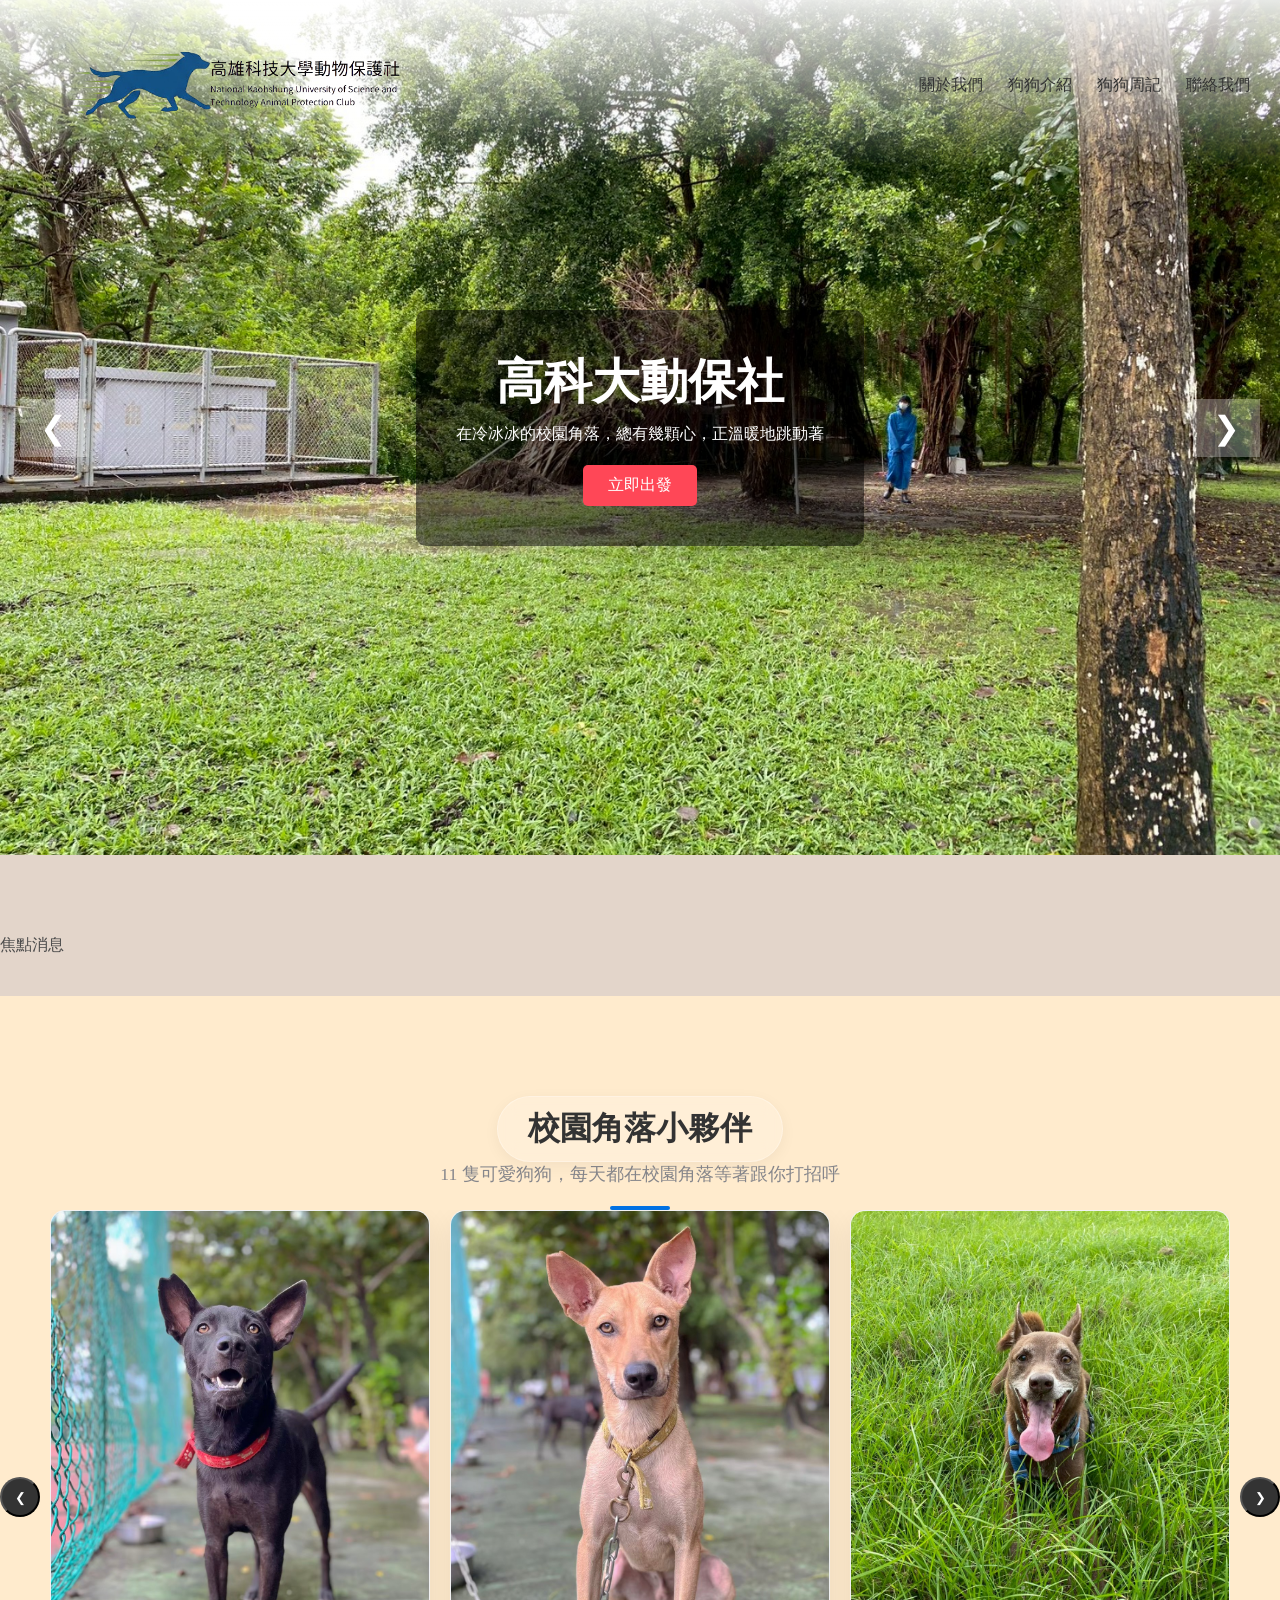
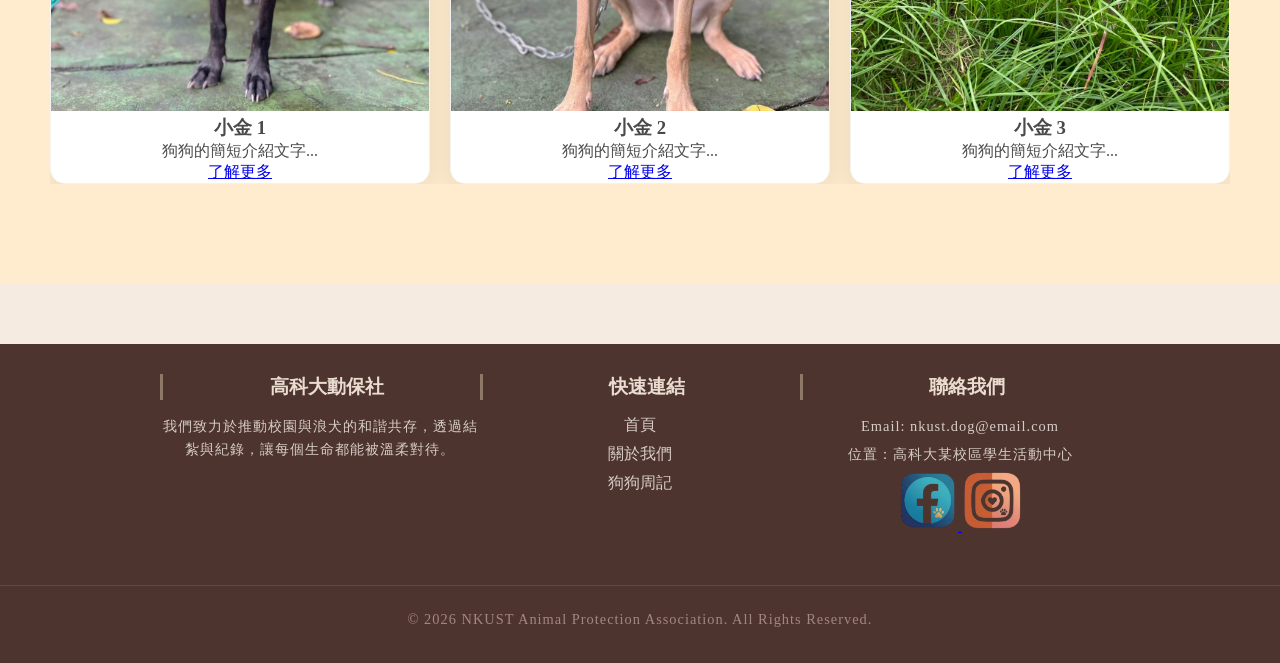
==== index.html @ bd57c58f "首頁及關於我們修改 footer修改" ====
<!DOCTYPE html>
<html lang="zh-Hant">

<head>
    <meta charset="UTF-8">
    <title>高科動保社</title>
    <meta name="viewport" content="width=device-width, initial-scale=1.0">
    <link rel="stylesheet" href="./css/style2.css">
    <link rel="stylesheet" href="./css/header.css">
    <link rel="stylesheet" href="./css/footer.css">
    <script src="./js/script2.js" defer></script>
</head>

<body>
    <header class="header">
        <nav class="header__nav">
            <div class="header__logo">
                <a class="header__logo-link" href="index.html">
                    <img class="header__logo-img" src="./image/logo4.png" alt="高科大動保社">
                </a>
            </div>
            <ul class="header__nav-list">
                <li><a class="header__nav-link" href="about.html">關於我們</a></li>
                <li><a class="header__nav-link" href="#">狗狗介紹</a></li>
                <li><a class="header__nav-link" href="#">狗狗周記</a></li>
                <li><a class="header__nav-link" href="#">聯絡我們</a></li>
            </ul>

            <!-- <div class="header__nav-cta">
                <a href="#" class="header__btn-sm">登入</a>
            </div> -->
        </nav>

    </header>

    <div class="hero-carousel">
        <div class="carousel-track" id="track">
            <div class="carousel-slide" style="background-image: url('./image/LINE_ALBUM_20260307狗狗_260307_1.jpg');">
                <div class="slide-content">
                    <h2>高科大動保社</h2>
                    <p>在冷冰冰的校園角落，總有幾顆心，正溫暖地跳動著</p>
                    <a href="#" class="banner-btn">立即出發</a>
                </div>
            </div>

            <div class="carousel-slide">
                <div class="my_video">
                    <video autoplay muted loop playsinline class="video-background">
                        <source src="./image/794544090.548707.mp4" type="video/mp4">
                        您的瀏覽器不支援影片標籤。
                    </video>
                    <div class="banner-content">
                        <h1>歡迎來到動保社</h1>
                    </div>
                </div>
            </div>

        </div>

        <button class="banner-nav-btn banner-prev" onclick="moveSlide(-1)">&#10094;</button>
        <button class="banner-nav-btn banner-next" onclick="moveSlide(1)">&#10095;</button>
    </div>

    <div style="background-color: #E3D5CA; padding: 80px 0 40px;">焦點消息</div>

    <div class="section-header">
        <h2 class="main-title">校園角落小夥伴</h2>
        <p class="sub-title">11 隻可愛狗狗，每天都在校園角落等著跟你打招呼</p>
        <div class="title-line"></div>


        <div class="dog-carousel-wrapper">
            <button class="nav-btn prev">❮</button>
            <button class="nav-btn next">❯</button>

            <div class="dog-viewport">
                <div class="dog-track">
                    <div class="dog-card">
                        <img src="./image/dog01.jpg" alt="狗1">
                        <div class="dog-info">
                            <h3>小金 1</h3>
                            <p>狗狗的簡短介紹文字...</p>
                            <a href="dog3.html" class="btn">了解更多</a>
                        </div>
                    </div>
                    <div class="dog-card">
                        <img src="./image/dog02.jpg" alt="狗2">
                        <div class="dog-info">
                            <h3>小金 2</h3>
                            <p>狗狗的簡短介紹文字...</p>
                            <a href="dog3.html" class="btn">了解更多</a>
                        </div>
                    </div>
                    <div class="dog-card">
                        <img src="./image/dog03.jpg" alt="狗3">
                        <div class="dog-info">
                            <h3>小金 3</h3>
                            <p>狗狗的簡短介紹文字...</p>
                            <a href="dog3.html" class="btn">了解更多</a>
                        </div>
                    </div>
                    <div class="dog-card">
                        <img src="./image/dog04.jpg" alt="狗4">
                        <div class="dog-info">
                            <h3>小金 4</h3>
                            <p>狗狗的簡短介紹文字...</p>
                            <a href="dog4.html" class="btn">了解更多</a>
                        </div>
                    </div>
                    <div class="dog-card">
                        <img src="./image/dog05.jpg" alt="狗5">
                        <div class="dog-info">
                            <h3>小金 5</h3>
                            <p>狗狗的簡短介紹文字...</p>
                            <a href="dog5.html" class="btn">了解更多</a>
                        </div>
                    </div>

                </div>
            </div>
        </div>

    </div>

    <footer class="footer">
        <div class="footer__container">
            <div class="footer__section">
                <h3 class="footer__title">高科大動保社</h3>
                <p class="footer__text">我們致力於推動校園與浪犬的和諧共存，透過結紮與紀錄，讓每個生命都能被溫柔對待。</p>
            </div>

            <div class="footer__section">
                <h3 class="footer__title">快速連結</h3>
                <ul class="footer__links">
                    <li><a href="index.html">首頁</a></li>
                    <li><a href="about.html">關於我們</a></li>
                    <li><a href="#">狗狗周記</a></li>
                </ul>
            </div>

            <div class="footer__section">
                <h3 class="footer__title">聯絡我們</h3>
                <p class="footer__text">Email: nkust.dog@email.com</p>
                <p class="footer__text">位置：高科大某校區學生活動中心</p>
                <a href="https://www.facebook.com/nkust.apc" target="_blank" title="追蹤我們的 Facebook">
                    <img src="./image/facebook.png" alt="Facebook" class="social-icon">
                </a>
                <a href="https://www.instagram.com/nkust_first_apc" target="_blank" title="追蹤我們的 Instagram">
                    <img src="./image/instagram.png" alt="Instagram" class="social-icon">
                </a>
            </div>
        </div>

        <div class="footer__bottom">
            <p>&copy; 2026 NKUST Animal Protection Association. All Rights Reserved.</p>
        </div>
    </footer>

</body>

</html>
---- css/style2.css ----
* 選單 */

/* 導覽列整體樣式 */
html {
    background-color: #F5EBE0;
    min-height: 100%;
    width: 100%;
    overflow-x: hidden;
    
}

body{
    display: flex;
    flex-direction: column;
    min-height: 100vh;
    background-color: #F5EBE0;
    color: #4A4A4A;
}


* {
    box-sizing: border-box;
    /* 讓 padding 不會增加元素的總寬度 */
    margin: 0;
    /* 強制所有元素預設 margin 為 0 */
    padding: 0;
    /* 強制所有元素預設 padding 為 0 */
}



/* 橫幅 */

.hero-carousel {
    display: block;
    position: relative;
    width: 100%;
    margin: 0;
    padding: 0;
    height: 100%;
    /* 設定大圖高度 */
    overflow: hidden;
}

.carousel-track {
    display: flex;
    margin: 0;
    padding: 0;
    height: 100%;
    transition: transform 0.5s ease-in-out;
}

/* 個別 Slide 設定 */
.carousel-slide {
    min-width: 100%;
    margin: 0;
    padding: 0;
    height: 95vh;
    background-size: cover;
    /* 圖片填滿 */
    background-position: center;
    /* 圖片居中 */
    display: flex;
    align-items: center;
    /* 文字垂直置中 */
    justify-content: center;
    /* 文字水平置中 */
}

/* 文字內容區塊 */
.slide-content {
    background: rgba(0, 0, 0, 0.5);
    /* 半透明黑背景 */
    color: white;
    padding: 40px;
    text-align: center;
    border-radius: 10px;
}

.slide-content h2 {
    font-size: 3rem;
    margin-bottom: 10px;
}

.banner-btn {
    display: inline-block;
    margin-top: 20px;
    padding: 10px 25px;
    background: #ff4757;
    color: white;
    text-decoration: none;
    border-radius: 5px;
}

/* 按鈕樣式 */
.banner-nav-btn {
    position: absolute;
    top: 50%;
    transform: translateY(-50%);
    background: rgba(255, 255, 255, 0.3);
    border: none;
    font-size: 2rem;
    padding: 10px 20px;
    cursor: pointer;
    color: white;
    transition: 0.3s;
}

.banner-nav-btn:hover {
    background: rgba(255, 255, 255, 0.8);
    color: black;
}

.banner-prev {
    left: 20px;
}

.banner-next {
    right: 20px;
}

.my_video {
    position: relative;
    width: 100%;
    height: 100vh;
    /* 滿版高度 */
    overflow: hidden;
    /* 隱藏超出範圍的影片 */
}

.video-background {
    position: absolute;
    top: 50%;
    left: 50%;
    min-width: 100%;
    min-height: 100%;
    width: auto;
    height: auto;
    z-index: -1;
    /* 確保影片在文字和選單下方 */
    transform: translate(-50%, -50%);
    /* 居中裁剪 */
    object-fit: cover;
    /* 關鍵：確保影片像 background-size: cover 一樣填滿 */
}

.banner-content {
    position: relative;
    z-index: 1;
    color: white;
    text-align: center;
    top: 50%;
    transform: translateY(-50%);
}


/* 小狗 */

.dog-card {
    /* 核心計算：(100% - 間距) / 3 隻 */
    min-width: calc((100% - 40px) / 3);
    overflow: hidden;
    text-align: center;
    /* 強制設定每張卡片佔 1/3 寬度 (扣掉間距) */
    flex: 0 0 calc((100% - 40px) / 3);
    background: white;
    border: 1px solid rgba(0, 0, 0, 0.05);
    /* 極細的邊框 */
    border-radius: 15px;
    box-shadow: 0 10px 30px rgba(0, 0, 0, 0.08);
    /* 讓陰影更柔和 */
    transition: transform 0.3s ease, box-shadow 0.3s ease;
}

.dog-card:hover {
    transform: translateY(-10px);
    box-shadow: 0 20px 40px rgba(0, 0, 0, 0.12);
    /* 懸浮時陰影加深 */
}

.dog-card img {
    width: 100%;
    height: 500px;
    object-fit: cover;
}

.dog-carousel-wrapper {
    position: relative;
    padding: 0 50px;
    /* 給按鈕留空間 */
}

.dog-viewport {
    overflow: hidden;
    /* 這是隱藏剩下 8 隻狗的關鍵 */
    width: 100%;
}

.dog-track {
    display: flex;
    transition: transform 0.5s cubic-bezier(0.45, 0, 0.55, 1);
    gap: 20px;
    /* 卡片間距 */
}

/* 讓按鈕現身 */
.nav-btn {
    position: absolute;
    top: 50%;
    transform: translateY(-50%);
    z-index: 100;
    background: #333;
    color: white;
    border-radius: 50%;
    width: 40px;
    height: 40px;
    cursor: pointer;
}

.prev {
    left: 0;
}

.next {
    right: 0;
}

.section-header {
    text-align: center;
    margin-bottom: 60px;
    /* 跟下方輪播圖保持距離 */
    background-color: blanchedalmond;
    padding: 100px 0;
    /* 淡淡的暖色調，像太陽光的感覺 */
    /* background: linear-gradient(180deg, #ffffff 0%, #fffcf5 100%); */
}

.main-title {
    display: inline-block;
    padding: 10px 30px;
    background: rgba(255, 255, 255, 0.2);
    backdrop-filter: blur(10px);
    border: 1px solid rgba(255, 255, 255, 0.3);
    border-radius: 50px;
    font-size: 2rem;
    font-weight: 800;
    color: #333;
    box-shadow: 0 4px 15px rgba(0, 0, 0, 0.05);

}

.sub-title {
    font-size: 1.1rem;
    color: #86868b;
    font-weight: 400;
}

.title-line {
    width: 60px;
    height: 4px;
    background: #0071e3;
    /* 你可以換成學校的代表色 */
    margin: 20px auto 0;
    border-radius: 2px;
}

.dog-carousel-section {
    padding: 100px 0;
    /* 淡淡的暖色調，像太陽光的感覺 */
    background: linear-gradient(180deg, #ffffff 0%, #fffcf5 100%);
}
---- css/header.css ----
.header {
    /*讓它固定在瀏覽器最上方 */
    position: fixed;
    top: 0;
    left: 0;
    right: 0;
    margin: 0;
    width: 100%;
    /*確保它疊在橫幅 (z-index要比橫幅大) */
    z-index: 9999;
    padding: 20px 0;
    /* 讓 padding 和 border 不會撐大元素的總寬度 */
    box-sizing: border-box;
    /*初始狀態：頂部白色漸層，完全透明 */
    background: linear-gradient(to bottom, rgba(255, 255, 255, 0.9) 0%, rgba(255, 255, 255, 0) 100%);
    /*設定平滑過渡 */
    transition: all 0.4s ease;
    /*初始不啟用模糊，確保效能 */
    backdrop-filter: blur(0px);
    -webkit-backdrop-filter: blur(0px);
}

.header__nav {
    width: 100%;
    max-width: 100%;
    /* margin: 0 auto; */
    display: flex;
    justify-content: space-between;
    /* 關鍵：左右推開 */
    align-items: center;
    padding: 15px 30px;
    overflow: visible !important;
    /* 預防性防止溢出 */

}

/* 因為疊在圖片上，通常選單字體會設為白色 */
.header__logo-link,
.header__nav-link {
    color: #333;
    text-decoration: none;
    font-weight: 500;
    transition: color 0.3s;
    /*text-shadow: 1px 1px 3px rgba(0,0,0,0.5);/* 防止背景太亮看不清字 */
}

/* 這是包裹 <li> 的那個 <ul> */
.header__nav-list {
    display: flex;
    /* 關鍵：啟動彈性佈局，讓子元素橫向排列 */
    list-style: none;
    /* 去掉列表前面的黑點 */
    margin: 0;
    padding: 0;
    gap: 25px;
    /* 設定選單項目之間的間距 */
}

.header__nav-cta {
    flex-shrink: 0;
    /* 確保按鈕不會因為空間不足而被擠扁或推走 */
    margin-right: 20px;
    /* 確保按鈕右邊跟螢幕邊緣有留白 */
}

/* 如果你想要更保險一點，可以確保 li 不會換行 */
.header__nav-link {
    white-space: nowrap;
}

.header__logo-img {
    /* 控制 Logo 高度，寬度會自動等比例縮放 */
    height: 100px;

    /* 確保圖片在區塊內垂直居中 */
    display: block;

    /* 增加一點平滑過渡，如果之後想做滑鼠移入效果的話 */
    transition: transform 0.3s ease;
}

/* 專業小細節：滑鼠移上去時稍微放大，增加互動感 */
.header__logo-img:hover {
    transform: scale(1.05);
}

/* 小按鈕樣式 */
.header__btn-sm {
    background-color: white;
    color: black;
    padding: 8px 20px;
    border-radius: 20px;
    text-decoration: none;
}

/* 1. 父層要設定相對定位 */
.header__dropdown {
    position: relative;
}

/* 2. 子選單初始狀態：隱藏且浮動 */
.header__submenu {
    position: absolute;
    top: 100%;
    left: 50%;
    background-color: rgba(255, 255, 255, 0.8);
    backdrop-filter: blur(10px);
    min-width: 140px;
    width: max-content;
    list-style: none;
    padding: 10px 0;
    box-shadow: 0 10px 25px rgba(0, 0, 0, 0.1);
    border-radius: 8px;

    /* 隱藏效果 */
    opacity: 0;
    visibility: hidden;
    transform: translateX(-50%) translateY(10px);
    /* 往下一點，等等做彈出動畫 */
    transition: all 0.3s ease;
    backdrop-filter: blur(10px);
    /* 同樣維持你的毛玻璃感 */
}

/* 3. 當滑鼠移入父層時，顯示子選單 */
.header__dropdown:hover .header__submenu {
    opacity: 1;
    visibility: visible;
    transform: translateX(-50%) translateY(0);
    /* 回到原位 */
}

.header__submenu::before {
    content: "";
    position: absolute;
    top: -20px;
    left: 0;
    width: 100%;
    height: 20px;
    display: block;
}

/* 4. 子選單內的連結樣式 */
.header__submenu-link {
    color: #333 !important;
    /* 強制深色，避免受導覽列白色影響 */
    padding: 10px 20px;
    display: block;
    font-size: 0.9rem;
    white-space: nowrap;
}

.header__submenu-link:hover {
    background-color: rgba(0, 0, 0, 0.05);
    color: #ff4757 !important;
}

.header__arrow {
    border: solid #333;
    border-width: 0 2px 2px 0;
    display: inline-block;
    padding: 3px;
    margin-left: 5px;
    transform: rotate(45deg);
    vertical-align: middle;
}
---- css/footer.css ----
/* 這裡幫你調整了 FB/IG 圖示的大小 */
.social-icon {
    width: 60px;      /* 從原本的 200px 改成正常的 40px */
    height: 60px;     /* 保持比例 */
    object-fit: contain;
    transition: transform 0.3s ease;
}

.social-icon:hover {
    transform: scale(1.1); /* 滑鼠移上去稍微放大，更有互動感 */
}


.footer {
    position: relative;
    bottom: 0;
    width: 100%;
    background-color: #4e342e; /* 深咖啡色，與故事書封面呼應 */
    color: #fdf2e9;            /* 米白色文字，好閱讀 */
    padding: 30px 0;
    text-align: center;
    margin-top: auto;
    margin-bottom: 0; /* 💡 確保底部沒有多餘外距 */
    font-family: 'Noto Serif TC', serif;
    box-sizing: border-box;
}

.footer__container {
    max-width: 1000px;
    margin: 0 auto;
    display: flex;
    justify-content: space-between; /* 三個區塊平均分散 */
    padding: 0 20px;
    flex-wrap: wrap;               /* 手機版會自動換行 */
}

.footer__section {
    flex: 1;
    min-width: 250px;
    margin-bottom: 20px;
}

.footer__title {
    color: #eaddd0;
    font-size: 1.2rem;
    margin-bottom: 15px;
    border-left: 3px solid #8d7b68;
    padding-left: 10px;
}

.footer__text {
    font-size: 0.9rem;
    line-height: 1.6;
    color: #d7ccc8;
}

.footer__links {
    list-style: none;
    padding: 0;
}

.footer__links li {
    margin-bottom: 8px;
}

.footer__links a {
    color: #d7ccc8;
    text-decoration: none;
    transition: color 0.3s;
}

.footer__links a:hover {
    color: #fff;
    text-decoration: underline;
}

.footer__bottom {
    text-align: center;
    border-top: 1px solid rgba(255, 255, 255, 0.1);
    margin-top: 30px;
    padding-top: 20px;
    font-size: 0.85rem;
    color: #a1887f;
}

.footer p {
    margin: 5px 0;
    font-size: 0.9rem;
    letter-spacing: 1px;
}
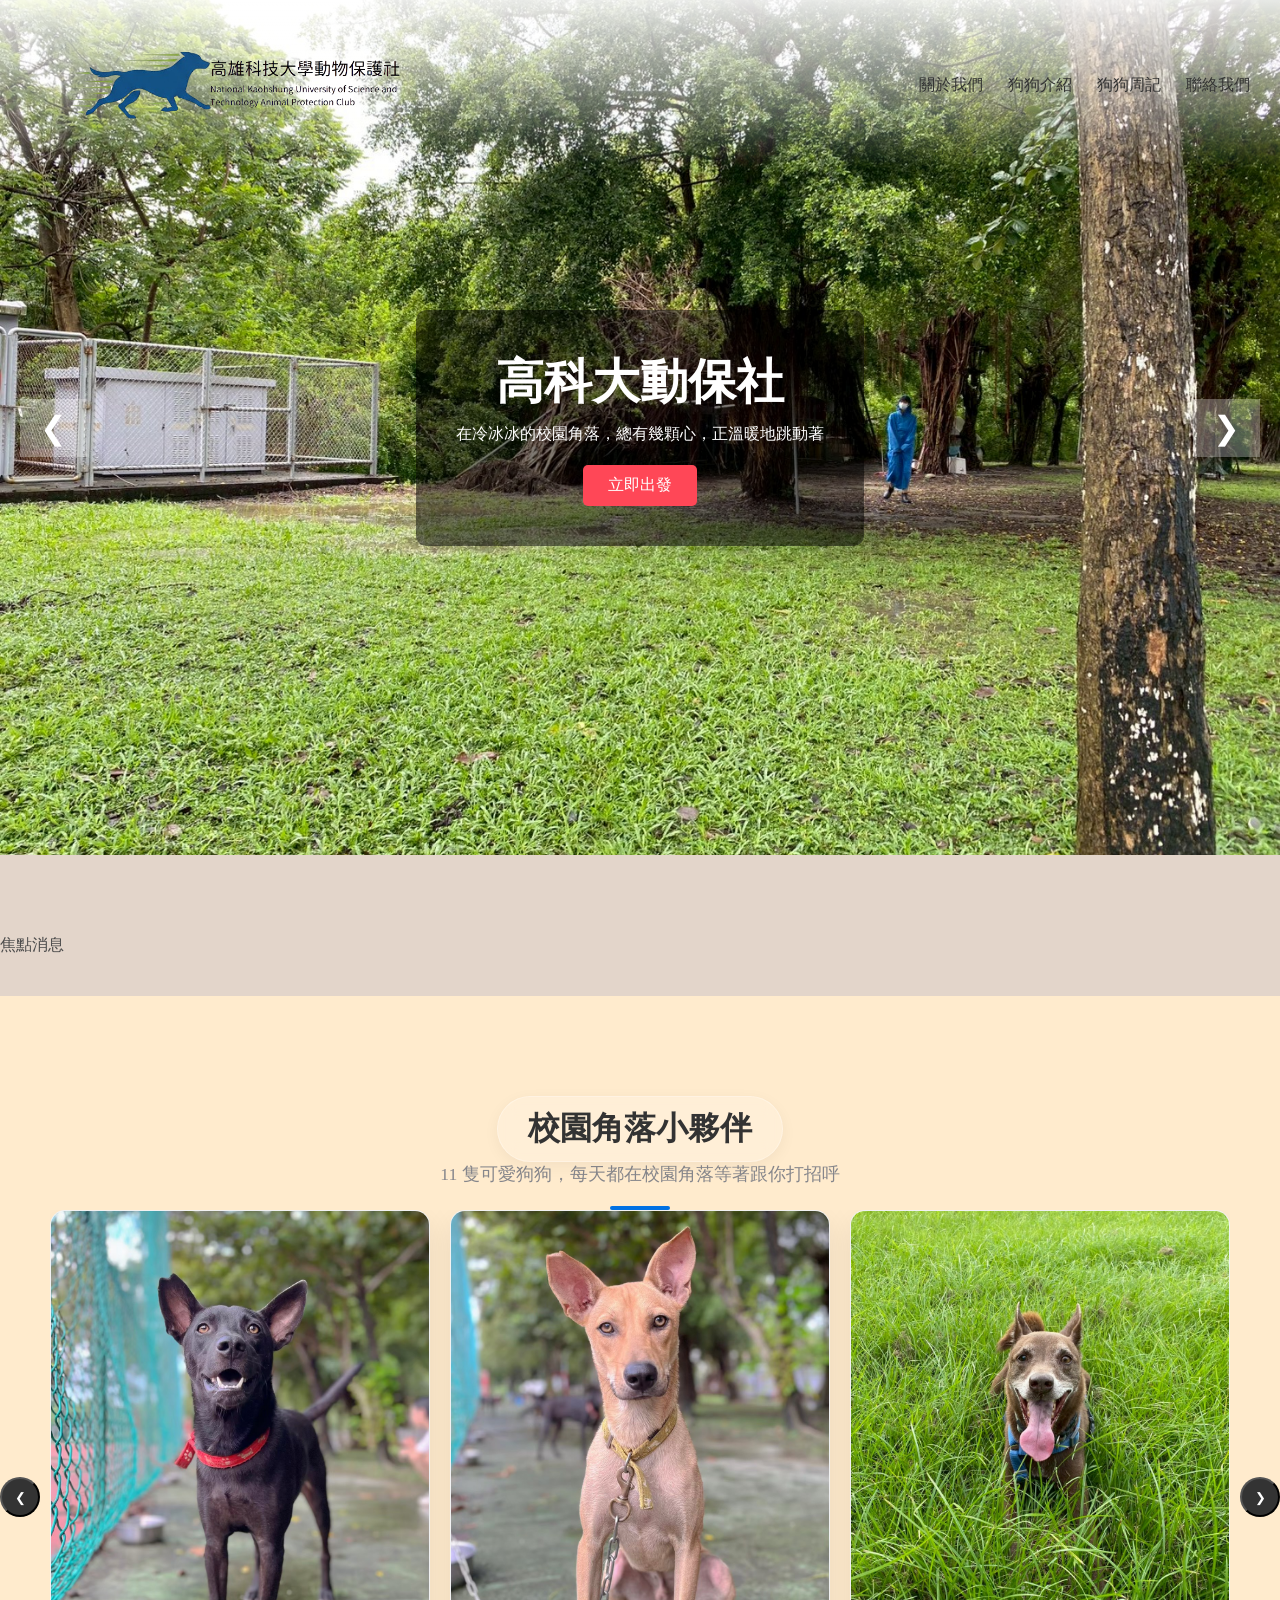
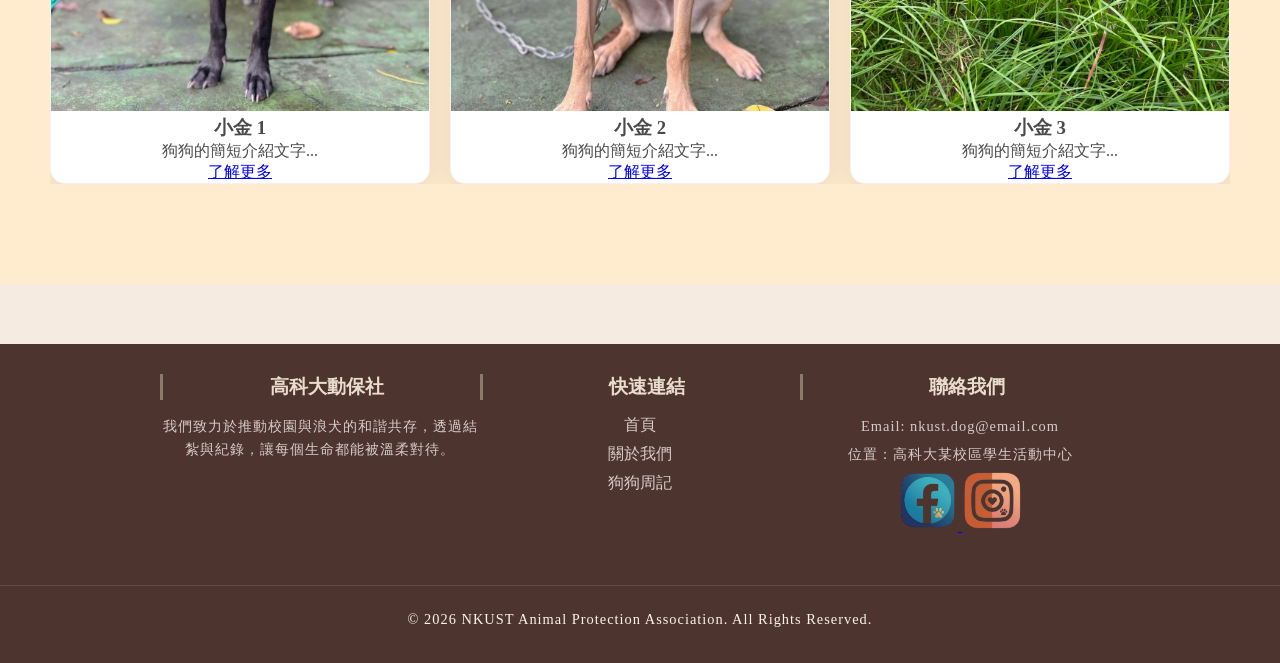
==== commit ead739f4: "BUG修改" ====
--- a/index.html
+++ b/index.html
@@ -6,32 +6,17 @@
     <title>高科動保社</title>
     <meta name="viewport" content="width=device-width, initial-scale=1.0">
     <link rel="stylesheet" href="./css/style2.css">
-    <link rel="stylesheet" href="./css/header.css">
-    <link rel="stylesheet" href="./css/footer.css">
-    <script src="./js/script2.js" defer></script>
+    <script src="./js/index.js" defer></script>
+    <script src="./js/loader.js" defer></script>
+    <meta name="viewport" content="width=device-width, initial-scale=1.0">
+    <link rel="stylesheet" href="./css/common.css">
+
 </head>
 
 <body>
-    <header class="header">
-        <nav class="header__nav">
-            <div class="header__logo">
-                <a class="header__logo-link" href="index.html">
-                    <img class="header__logo-img" src="./image/logo4.png" alt="高科大動保社">
-                </a>
-            </div>
-            <ul class="header__nav-list">
-                <li><a class="header__nav-link" href="about.html">關於我們</a></li>
-                <li><a class="header__nav-link" href="#">狗狗介紹</a></li>
-                <li><a class="header__nav-link" href="#">狗狗周記</a></li>
-                <li><a class="header__nav-link" href="#">聯絡我們</a></li>
-            </ul>
 
-            <!-- <div class="header__nav-cta">
-                <a href="#" class="header__btn-sm">登入</a>
-            </div> -->
-        </nav>
 
-    </header>
+    <div id="header-placeholder"></div>
 
     <div class="hero-carousel">
         <div class="carousel-track" id="track">
@@ -80,7 +65,7 @@
                         <div class="dog-info">
                             <h3>小金 1</h3>
                             <p>狗狗的簡短介紹文字...</p>
-                            <a href="dog3.html" class="btn">了解更多</a>
+                            <a href="dog_profile.html?id=dog01" class="btn">了解更多</a>
                         </div>
                     </div>
                     <div class="dog-card">
@@ -122,40 +107,8 @@
 
     </div>
 
-    <footer class="footer">
-        <div class="footer__container">
-            <div class="footer__section">
-                <h3 class="footer__title">高科大動保社</h3>
-                <p class="footer__text">我們致力於推動校園與浪犬的和諧共存，透過結紮與紀錄，讓每個生命都能被溫柔對待。</p>
-            </div>
 
-            <div class="footer__section">
-                <h3 class="footer__title">快速連結</h3>
-                <ul class="footer__links">
-                    <li><a href="index.html">首頁</a></li>
-                    <li><a href="about.html">關於我們</a></li>
-                    <li><a href="#">狗狗周記</a></li>
-                </ul>
-            </div>
-
-            <div class="footer__section">
-                <h3 class="footer__title">聯絡我們</h3>
-                <p class="footer__text">Email: nkust.dog@email.com</p>
-                <p class="footer__text">位置：高科大某校區學生活動中心</p>
-                <a href="https://www.facebook.com/nkust.apc" target="_blank" title="追蹤我們的 Facebook">
-                    <img src="./image/facebook.png" alt="Facebook" class="social-icon">
-                </a>
-                <a href="https://www.instagram.com/nkust_first_apc" target="_blank" title="追蹤我們的 Instagram">
-                    <img src="./image/instagram.png" alt="Instagram" class="social-icon">
-                </a>
-            </div>
-        </div>
-
-        <div class="footer__bottom">
-            <p>&copy; 2026 NKUST Animal Protection Association. All Rights Reserved.</p>
-        </div>
-    </footer>
-
+    <div id="footer-placeholder"></div>
 </body>
 
 </html>
--- a/css/style2.css
+++ b/css/style2.css
@@ -6,10 +6,10 @@
     min-height: 100%;
     width: 100%;
     overflow-x: hidden;
-    
-}
-
-body{
+
+}
+
+body {
     display: flex;
     flex-direction: column;
     min-height: 100vh;
@@ -57,6 +57,8 @@
     padding: 0;
     height: 95vh;
     background-size: cover;
+    object-fit: cover;
+    object-position: center;
     /* 圖片填滿 */
     background-position: center;
     /* 圖片居中 */
@@ -269,3 +271,148 @@
     /* 淡淡的暖色調，像太陽光的感覺 */
     background: linear-gradient(180deg, #ffffff 0%, #fffcf5 100%);
 }
+
+
+/* --- 手機版 RWD 設定 (螢幕寬度小於 768px 時觸發) --- */
+@media (max-width: 768px) {
+
+    /* 1. 調整 Header 導覽列 */
+    .header__nav {
+        flex-direction: column;
+        /* 讓 Logo 與選單上下排列 */
+        height: auto;
+        padding: 10px;
+    }
+
+    .header__nav-list {
+        gap: 10px;
+        /* 縮小按鈕間距 */
+        margin-top: 10px;
+        flex-wrap: wrap;
+        /* 連結太多時自動換行 */
+        justify-content: center;
+    }
+
+    .prev,
+    .next,
+    .carousel-btn,
+    .banner-prev,
+    .banner-next {
+        display: none;
+    }
+
+    .carousel-slide {
+        min-width: 100vw;
+        /* 💡 每一張圖佔滿整個螢幕寬 */
+        scroll-snap-align: start;
+        flex-shrink: 0;
+    }
+
+    /* 2. 調整輪播圖 (Hero Carousel) 高度 */
+    .hero-carousel {
+        height: auto;
+        overflow-x: auto;
+        scroll-snap-type: x mandatory;
+        /* 手機版不需要那麼高 */
+        -webkit-overflow-scrolling: touch;
+
+    }
+
+    .carousel-track {
+        display: flex;
+        width: auto;
+        transform: none;
+        /* 清除原本 JS 可能寫死的寬度 */
+    }
+
+    .carousel-slide {
+        min-width: 100vw;
+        scroll-snap-align: start;
+    }
+
+    /* 3. 調整中間文字區塊 */
+    .section-header {
+        padding: 60px 20px;
+        /* 縮小上下內距，增加左右邊距 */
+    }
+
+    .section-header h1 {
+        font-size: 1.8rem;
+        /* 標題變小一點，才不會斷字 */
+    }
+
+    /* 5. Footer 改為垂直堆疊 */
+    .footer__container {
+        flex-direction: column;
+        text-align: center;
+    }
+
+    .footer__section {
+        margin-bottom: 30px;
+        min-width: 100%;
+    }
+
+    .dog-viewport {
+        overflow-x: auto !important;
+        scroll-snap-type: x mandatory;
+    }
+
+    /* 1. 讓包裹容器顯示一格 */
+    .dog-carousel-wrapper {
+        display: block;
+
+        width: 100%;
+        /* 佔滿螢幕寬度 */
+        overflow: visible;
+        /* 確保多出來的狗不會露出來 */
+        padding: 0 10px;
+        /* 留一點點邊距，不要貼死螢幕 */
+        overflow-x: auto;
+        /* 💡 允許左右滑動 */
+        scroll-snap-type: x mandatory;
+        /* 💡 啟動自動對齊功能 */
+        scroll-behavior: smooth;
+        /* 💡 讓滑動更平滑 */
+        display: flex;
+        -webkit-overflow-scrolling: touch;
+        /* 讓 iOS 滑動更順暢 */
+        gap: 0;
+    }
+
+    /* 2. 調整軌道，確保 flex 佈局正確 */
+    .dog-track {
+        display: flex;
+        transform: none;
+        width: auto;
+        gap: 0;
+        /* 手機版可以取消間距，讓一格就是一格 */
+    }
+
+    /* 3. 核心：讓每張卡片強行變成「一格」的寬度 */
+    .dog-card {
+        min-width: 100%;
+        flex: 0 0 100%;
+        /* 💡 這是重點：讓一張卡片就等於容器的 100% 寬 */
+        scroll-snap-align: start;
+        flex-shrink: 0;
+        box-sizing: border-box;
+        padding: 0 20px;
+        /* 讓狗狗照片跟文字不要貼到螢幕邊緣 */
+    }
+
+    /* 4. 縮小標題文字，避免在手機上斷行太醜 */
+    .section-header h1 {
+        font-size: 1.5rem;
+        padding: 0 20px;
+    }
+
+    .nav-btn {
+        width: 30px;
+        height: 30px;
+    }
+
+    .hero-carousel::-webkit-scrollbar,
+    .dog-carousel-wrapper::-webkit-scrollbar {
+        display: none;
+    }
+}
--- a/css/common.css
+++ b/css/common.css
@@ -0,0 +1,402 @@
+.header {
+    /*讓它固定在瀏覽器最上方 */
+    position: fixed;
+    top: 0;
+    left: 0;
+    right: 0;
+    margin: 0;
+    width: 100%;
+    /*確保它疊在橫幅 (z-index要比橫幅大) */
+    z-index: 9999;
+    padding: 20px 0;
+    /* 讓 padding 和 border 不會撐大元素的總寬度 */
+    box-sizing: border-box;
+    /*初始狀態：頂部白色漸層，完全透明 */
+    background: linear-gradient(to bottom, rgba(255, 255, 255, 0.9) 0%, rgba(255, 255, 255, 0) 100%);
+    /*設定平滑過渡 */
+    transition: all 0.4s ease;
+    /*初始不啟用模糊，確保效能 */
+    backdrop-filter: blur(0px);
+    -webkit-backdrop-filter: blur(0px);
+}
+
+.header__nav {
+    width: 100%;
+    max-width: 100%;
+    /* margin: 0 auto; */
+    display: flex;
+    justify-content: space-between;
+    /* 關鍵：左右推開 */
+    align-items: center;
+    padding: 15px 30px;
+    overflow: visible !important;
+    /* 預防性防止溢出 */
+
+}
+
+/* 因為疊在圖片上，通常選單字體會設為白色 */
+.header__logo-link,
+.header__nav-link {
+    color: #333;
+    text-decoration: none;
+    font-weight: 500;
+    transition: color 0.3s;
+    /*text-shadow: 1px 1px 3px rgba(0,0,0,0.5);/* 防止背景太亮看不清字 */
+}
+
+/* 這是包裹 <li> 的那個 <ul> */
+.header__nav-list {
+    display: flex;
+    /* 關鍵：啟動彈性佈局，讓子元素橫向排列 */
+    list-style: none;
+    /* 去掉列表前面的黑點 */
+    margin: 0;
+    padding: 0;
+    gap: 25px;
+    /* 設定選單項目之間的間距 */
+}
+
+.header__nav-cta {
+    flex-shrink: 0;
+    /* 確保按鈕不會因為空間不足而被擠扁或推走 */
+    margin-right: 20px;
+    /* 確保按鈕右邊跟螢幕邊緣有留白 */
+}
+
+/* 如果你想要更保險一點，可以確保 li 不會換行 */
+.header__nav-link {
+    white-space: nowrap;
+}
+
+.header__logo-img {
+    /* 控制 Logo 高度，寬度會自動等比例縮放 */
+    height: 100px;
+
+    /* 確保圖片在區塊內垂直居中 */
+    display: block;
+
+    /* 增加一點平滑過渡，如果之後想做滑鼠移入效果的話 */
+    transition: transform 0.3s ease;
+}
+
+/* 專業小細節：滑鼠移上去時稍微放大，增加互動感 */
+.header__logo-img:hover {
+    transform: scale(1.05);
+}
+
+/* 小按鈕樣式 */
+.header__btn-sm {
+    background-color: white;
+    color: black;
+    padding: 8px 20px;
+    border-radius: 20px;
+    text-decoration: none;
+}
+
+/* 1. 父層要設定相對定位 */
+.header__dropdown {
+    position: relative;
+}
+
+/* 2. 子選單初始狀態：隱藏且浮動 */
+.header__submenu {
+    position: absolute;
+    top: 100%;
+    left: 50%;
+    background-color: rgba(255, 255, 255, 0.8);
+    backdrop-filter: blur(10px);
+    min-width: 140px;
+    width: max-content;
+    list-style: none;
+    padding: 10px 0;
+    box-shadow: 0 10px 25px rgba(0, 0, 0, 0.1);
+    border-radius: 8px;
+
+    /* 隱藏效果 */
+    opacity: 0;
+    visibility: hidden;
+    transform: translateX(-50%) translateY(10px);
+    /* 往下一點，等等做彈出動畫 */
+    transition: all 0.3s ease;
+    backdrop-filter: blur(10px);
+    /* 同樣維持你的毛玻璃感 */
+}
+
+/* 3. 當滑鼠移入父層時，顯示子選單 */
+.header__dropdown:hover .header__submenu {
+    opacity: 1;
+    visibility: visible;
+    transform: translateX(-50%) translateY(0);
+    /* 回到原位 */
+}
+
+.header__submenu::before {
+    content: "";
+    position: absolute;
+    top: -20px;
+    left: 0;
+    width: 100%;
+    height: 20px;
+    display: block;
+}
+
+/* 4. 子選單內的連結樣式 */
+.header__submenu-link {
+    color: #333 !important;
+    /* 強制深色，避免受導覽列白色影響 */
+    padding: 10px 20px;
+    display: block;
+    font-size: 0.9rem;
+    white-space: nowrap;
+}
+
+.header__submenu-link:hover {
+    background-color: rgba(0, 0, 0, 0.05);
+    color: #ff4757 !important;
+}
+
+.header__arrow {
+    border: solid #333;
+    border-width: 0 2px 2px 0;
+    display: inline-block;
+    padding: 3px;
+    margin-left: 5px;
+    transform: rotate(45deg);
+    vertical-align: middle;
+}
+
+.header__toggle {
+    display: none;
+}
+
+.header__glass-effect{
+    background-color: rgba(255, 255, 255, 0.1);
+    backdrop-filter: blur(7px) saturate(180%);
+    -webkit-backdrop-filter: blur(7px) saturate(180%);
+    box-shadow: 0 4px 20px rgba(0, 0, 0, 0.05);
+    padding: 12px 0 ;
+    border-bottom: 1px solid rgba(255, 255, 255, 0.3);
+}
+.header__misty{
+    background: linear-gradient(to bottom, rgba(255, 255, 255, 0.9), transparent);
+    backdrop-filter: blur(0px);
+    -webkit-backdrop-filter: blur(0px);
+    box-shadow: none;
+    padding: 20px 0 ;
+    border-bottom: none;
+}
+
+@media (max-width: 768px) {
+
+    .header {
+        background-color: #ffffff;
+        position: fixed;
+        top: 0;
+        left: 0;
+        width: 100%;
+        height: 70px;
+        /* 💡 假設你的 Header 高度是 70px */
+        z-index: 1500;
+        box-shadow: 0 2px 10px rgba(0, 0, 0, 0.1);
+        background-image: none;
+        backdrop-filter: none;
+    }
+
+    .header__logo {
+        display: none;
+    }
+
+    .header__nav {
+        display: flex;
+        justify-content: flex-start;
+        align-items: center;
+        height: 100%;
+        padding: 0 20px;
+        /* 填滿 Header 高度 */
+        padding: 0 20px;
+    }
+
+    /* 隱藏原本的清單 */
+    .header__nav-list {
+        background-color: #ffffff;
+        display: none;
+        /* 預設隱藏 */
+        flex-direction: column;
+        position: absolute;
+        /* 💡 關鍵修正：top 必須等於或大於 Header 的高度 */
+        top: 70px;
+        left: 0;
+        width: 100%;
+        background-color: #F5EBE0;
+        padding: 0;
+        box-shadow: 0 4px 10px rgba(0, 0, 0, 0.1);
+        z-index: 1000;
+        margin: 0;
+        list-style: none;
+        /* 確保沒有額外的外距影響位置 */
+        border-top: 1px solid #f0f0f0;
+    }
+
+    .header__nav-link:active,
+    .header__nav-link:hover {
+        background-color: #ffffff;
+        /* 💡 點到時底色稍微變深，使用者才知道有按到 */
+    }
+
+    /* 當點擊按鈕後顯示 */
+    .header__nav-list.active {
+        display: flex;
+    }
+
+    .header__nav-link {
+        display: block;
+        /* 💡 重點：讓 a 標籤變成區塊，寬度會自動撐滿 100% */
+        width: 100%;
+        padding: 20px 0;
+        /* 💡 增加上下內距，點擊範圍會變大 */
+        text-align: center;
+        /* 💡 文字置中 */
+        text-decoration: none;
+        color: #4A4A4A;
+        transition: background 0.3s;
+        /* 增加點擊時的反饋感 */
+    }
+
+    /* 漢堡按鈕樣式 */
+    .header__toggle {
+        display: flex !important;
+        /* 強制顯示 */
+        margin-right: auto;
+        /* 確保不會被其他元素擠到中間 */
+        flex-direction: column;
+        justify-content: space-around;
+        width: 30px;
+        /* 必須有寬度 */
+        height: 25px;
+        /* 必須有高度 */
+        background: transparent;
+        border: none;
+        cursor: pointer;
+        padding: 0;
+        /* 💡 把它推到最右邊，並增加層級防止被遮住 */
+        margin-left: 0;
+        z-index: 2000;
+    }
+
+    .header__nav-list li {
+        width: 100%;
+        border-bottom: 1px solid rgba(0, 0, 0, 0.05);
+        /* 💡 加入淡淡的分隔線，增加質感 */
+    }
+
+    .header__toggle span {
+        display: block;
+        width: 100%;
+        height: 3px;
+        background-color: #4A4A4A;
+        /* 使用深色線條 */
+        border-radius: 2px;
+        transition: 0.3s;
+    }
+}
+
+
+
+/* 這裡幫你調整了 FB/IG 圖示的大小 */
+.social-icon {
+    width: 60px;
+    /* 從原本的 200px 改成正常的 40px */
+    height: 60px;
+    /* 保持比例 */
+    object-fit: contain;
+    transition: transform 0.3s ease;
+}
+
+.social-icon:hover {
+    transform: scale(1.1);
+    /* 滑鼠移上去稍微放大，更有互動感 */
+}
+
+
+.footer {
+    position: relative;
+    bottom: 0;
+    width: 100%;
+    background-color: #4e342e;
+    /* 深咖啡色，與故事書封面呼應 */
+    color: #fdf2e9;
+    /* 米白色文字，好閱讀 */
+    padding: 30px 0;
+    text-align: center;
+    margin-top: auto;
+    margin-bottom: 0;
+    /* 💡 確保底部沒有多餘外距 */
+    font-family: 'Noto Serif TC', serif;
+    box-sizing: border-box;
+}
+
+.footer__container {
+    max-width: 1000px;
+    margin: 0 auto;
+    display: flex;
+    justify-content: space-between;
+    /* 三個區塊平均分散 */
+    padding: 0 20px;
+    flex-wrap: wrap;
+    /* 手機版會自動換行 */
+}
+
+.footer__section {
+    flex: 1;
+    min-width: 250px;
+    margin-bottom: 20px;
+}
+
+.footer__title {
+    color: #eaddd0;
+    font-size: 1.2rem;
+    margin-bottom: 15px;
+    border-left: 3px solid #8d7b68;
+    padding-left: 10px;
+}
+
+.footer__text {
+    font-size: 0.9rem;
+    line-height: 1.6;
+    color: #d7ccc8;
+}
+
+.footer__links {
+    list-style: none;
+    padding: 0;
+}
+
+.footer__links li {
+    margin-bottom: 8px;
+}
+
+.footer__links a {
+    color: #d7ccc8;
+    text-decoration: none;
+    transition: color 0.3s;
+}
+
+.footer__links a:hover {
+    color: #fff;
+    text-decoration: underline;
+}
+
+.footer__bottom {
+    text-align: center;
+    border-top: 1px solid rgba(255, 255, 255, 0.1);
+    margin-top: 30px;
+    padding-top: 20px;
+    font-size: 0.85rem;
+    color: #fdf2e9;
+}
+
+.footer p {
+    margin: 5px 0;
+    font-size: 0.9rem;
+    letter-spacing: 1px;
+}
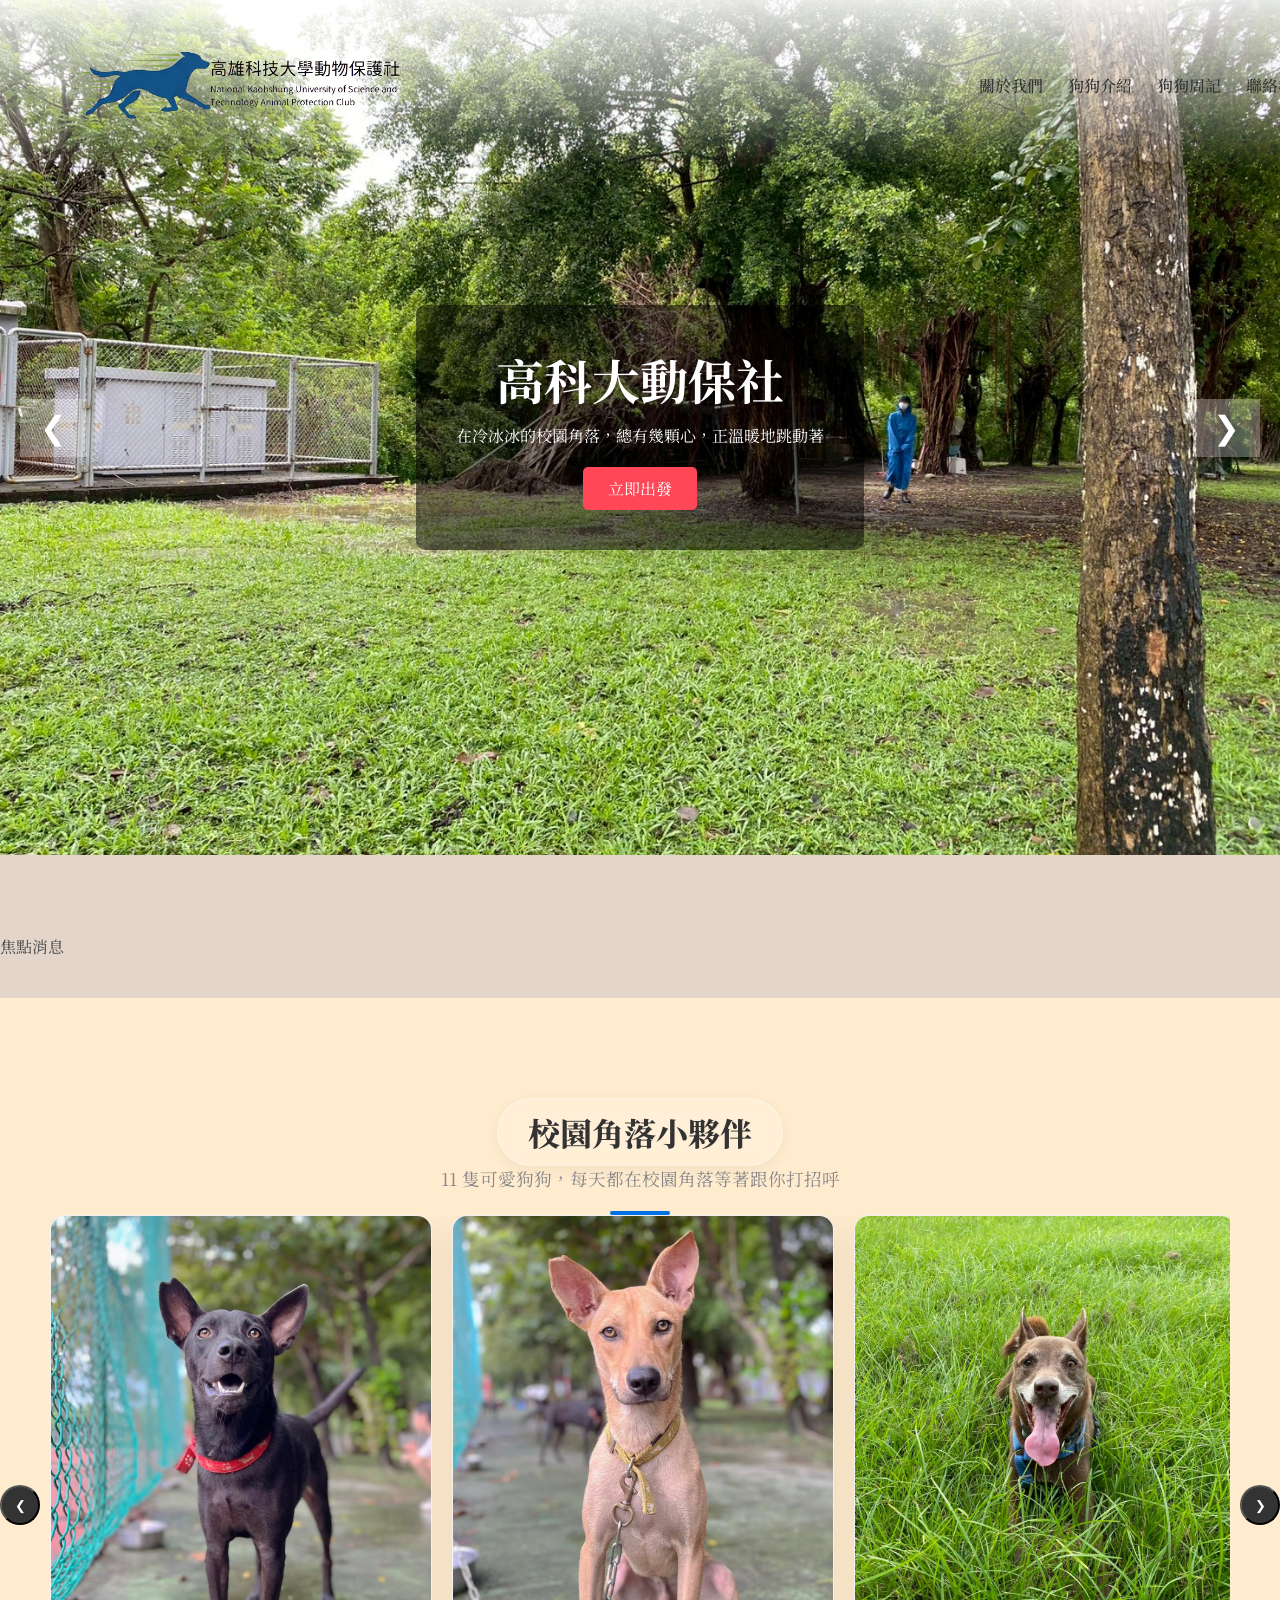
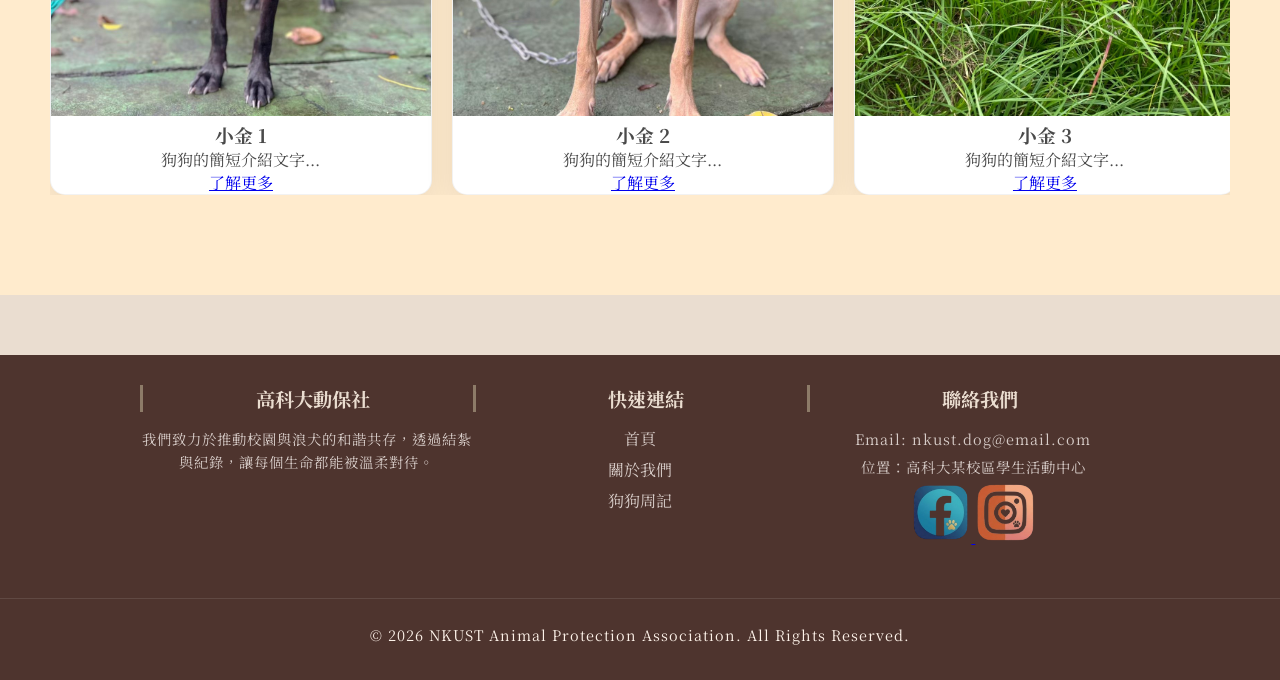
==== commit 02a25b18: "推送" ====
--- a/index.html
+++ b/index.html
@@ -5,7 +5,7 @@
     <meta charset="UTF-8">
     <title>高科動保社</title>
     <meta name="viewport" content="width=device-width, initial-scale=1.0">
-    <link rel="stylesheet" href="./css/style2.css">
+    <link rel="stylesheet" href="./css/index.css">
     <script src="./js/index.js" defer></script>
     <script src="./js/loader.js" defer></script>
     <meta name="viewport" content="width=device-width, initial-scale=1.0">
--- a/css/index.css
+++ b/css/index.css
@@ -0,0 +1,415 @@
+ @import url('https://fonts.googleapis.com/css2?family=Noto+Serif+TC:wght@400;700&display=swap');
+ 
+html {
+    min-height: 100%;
+    width: 100%;
+    overflow-x: hidden;
+    box-sizing: border-box;
+}
+
+body {
+    display: flex;
+    flex-direction: column;
+    min-height: 100vh;
+    background-color: #eaddd0;
+    font-family: 'Noto Serif TC', serif;
+    color: #4A4A4A;
+}
+* {
+    /* box-sizing: border-box; */
+    /* 讓 padding 不會增加元素的總寬度 */
+    margin: 0;
+    /* 強制所有元素預設 margin 為 0 */
+    padding: 0;
+    /* 強制所有元素預設 padding 為 0 */
+}
+
+
+
+/* 橫幅 */
+
+.hero-carousel {
+    display: block;
+    position: relative;
+    width: 100%;
+    margin: 0;
+    padding: 0;
+    height: 100%;
+    /* 設定大圖高度 */
+    overflow: hidden;
+}
+
+.carousel-track {
+    display: flex;
+    margin: 0;
+    padding: 0;
+    height: 100%;
+    transition: transform 0.5s ease-in-out;
+}
+
+/* 個別 Slide 設定 */
+.carousel-slide {
+    min-width: 100%;
+    margin: 0;
+    padding: 0;
+    height: 95vh;
+    background-size: cover;
+    object-fit: cover;
+    object-position: center;
+    /* 圖片填滿 */
+    background-position: center;
+    /* 圖片居中 */
+    display: flex;
+    align-items: center;
+    /* 文字垂直置中 */
+    justify-content: center;
+    /* 文字水平置中 */
+}
+
+/* 文字內容區塊 */
+.slide-content {
+    background: rgba(0, 0, 0, 0.5);
+    /* 半透明黑背景 */
+    color: white;
+    padding: 40px;
+    text-align: center;
+    border-radius: 10px;
+}
+
+.slide-content h2 {
+    font-size: 3rem;
+    margin-bottom: 10px;
+}
+
+.banner-btn {
+    display: inline-block;
+    margin-top: 20px;
+    padding: 10px 25px;
+    background: #ff4757;
+    color: white;
+    text-decoration: none;
+    border-radius: 5px;
+}
+
+/* 按鈕樣式 */
+.banner-nav-btn {
+    position: absolute;
+    top: 50%;
+    transform: translateY(-50%);
+    background: rgba(255, 255, 255, 0.3);
+    border: none;
+    font-size: 2rem;
+    padding: 10px 20px;
+    cursor: pointer;
+    color: white;
+    transition: 0.3s;
+}
+
+.banner-nav-btn:hover {
+    background: rgba(255, 255, 255, 0.8);
+    color: black;
+}
+
+.banner-prev {
+    left: 20px;
+}
+
+.banner-next {
+    right: 20px;
+}
+
+.my_video {
+    position: relative;
+    width: 100%;
+    height: 100vh;
+    /* 滿版高度 */
+    overflow: hidden;
+    /* 隱藏超出範圍的影片 */
+}
+
+.video-background {
+    position: absolute;
+    top: 50%;
+    left: 50%;
+    min-width: 100%;
+    min-height: 100%;
+    width: auto;
+    height: auto;
+    z-index: -1;
+    /* 確保影片在文字和選單下方 */
+    transform: translate(-50%, -50%);
+    /* 居中裁剪 */
+    object-fit: cover;
+    /* 關鍵：確保影片像 background-size: cover 一樣填滿 */
+}
+
+.banner-content {
+    position: relative;
+    z-index: 1;
+    color: white;
+    text-align: center;
+    top: 50%;
+    transform: translateY(-50%);
+}
+
+
+/* 小狗 */
+
+.dog-card {
+    /* 核心計算：(100% - 間距) / 3 隻 */
+    min-width: calc((100% - 40px) / 3);
+    overflow: hidden;
+    text-align: center;
+    /* 強制設定每張卡片佔 1/3 寬度 (扣掉間距) */
+    flex: 0 0 calc((100% - 40px) / 3);
+    background: white;
+    border: 1px solid rgba(0, 0, 0, 0.05);
+    /* 極細的邊框 */
+    border-radius: 15px;
+    box-shadow: 0 10px 30px rgba(0, 0, 0, 0.08);
+    /* 讓陰影更柔和 */
+    transition: transform 0.3s ease, box-shadow 0.3s ease;
+}
+
+.dog-card:hover {
+    transform: translateY(-10px);
+    box-shadow: 0 20px 40px rgba(0, 0, 0, 0.12);
+    /* 懸浮時陰影加深 */
+}
+
+.dog-card img {
+    width: 100%;
+    height: 500px;
+    object-fit: cover;
+}
+
+.dog-carousel-wrapper {
+    position: relative;
+    padding: 0 50px;
+    /* 給按鈕留空間 */
+}
+
+.dog-viewport {
+    overflow: hidden;
+    /* 這是隱藏剩下 8 隻狗的關鍵 */
+    width: 100%;
+}
+
+.dog-track {
+    display: flex;
+    transition: transform 0.5s cubic-bezier(0.45, 0, 0.55, 1);
+    gap: 20px;
+    /* 卡片間距 */
+}
+
+/* 讓按鈕現身 */
+.nav-btn {
+    position: absolute;
+    top: 50%;
+    transform: translateY(-50%);
+    z-index: 100;
+    background: #333;
+    color: white;
+    border-radius: 50%;
+    width: 40px;
+    height: 40px;
+    cursor: pointer;
+}
+
+.prev {
+    left: 0;
+}
+
+.next {
+    right: 0;
+}
+
+.section-header {
+    text-align: center;
+    margin-bottom: 60px;
+    /* 跟下方輪播圖保持距離 */
+    background-color: blanchedalmond;
+    padding: 100px 0;
+    /* 淡淡的暖色調，像太陽光的感覺 */
+    /* background: linear-gradient(180deg, #ffffff 0%, #fffcf5 100%); */
+}
+
+.main-title {
+    display: inline-block;
+    padding: 10px 30px;
+    background: rgba(255, 255, 255, 0.2);
+    backdrop-filter: blur(10px);
+    border: 1px solid rgba(255, 255, 255, 0.3);
+    border-radius: 50px;
+    font-size: 2rem;
+    font-weight: 800;
+    color: #333;
+    box-shadow: 0 4px 15px rgba(0, 0, 0, 0.05);
+
+}
+
+.sub-title {
+    font-size: 1.1rem;
+    color: #86868b;
+    font-weight: 400;
+}
+
+.title-line {
+    width: 60px;
+    height: 4px;
+    background: #0071e3;
+    /* 你可以換成學校的代表色 */
+    margin: 20px auto 0;
+    border-radius: 2px;
+}
+
+.dog-carousel-section {
+    padding: 100px 0;
+    /* 淡淡的暖色調，像太陽光的感覺 */
+    background: linear-gradient(180deg, #ffffff 0%, #fffcf5 100%);
+}
+
+
+/* --- 手機版 RWD 設定 (螢幕寬度小於 768px 時觸發) --- */
+@media (max-width: 768px) {
+
+    /* 1. 調整 Header 導覽列 */
+    .header__nav {
+        flex-direction: column;
+        /* 讓 Logo 與選單上下排列 */
+        height: auto;
+        padding: 10px;
+    }
+
+    .header__nav-list {
+        gap: 10px;
+        /* 縮小按鈕間距 */
+        margin-top: 10px;
+        flex-wrap: wrap;
+        /* 連結太多時自動換行 */
+        justify-content: center;
+    }
+
+    .prev,
+    .next,
+    .carousel-btn,
+    .banner-prev,
+    .banner-next {
+        display: none;
+    }
+
+    .carousel-slide {
+        min-width: 100vw;
+        /* 💡 每一張圖佔滿整個螢幕寬 */
+        scroll-snap-align: start;
+        flex-shrink: 0;
+    }
+
+    /* 2. 調整輪播圖 (Hero Carousel) 高度 */
+    .hero-carousel {
+        height: auto;
+        overflow-x: auto;
+        scroll-snap-type: x mandatory;
+        /* 手機版不需要那麼高 */
+        -webkit-overflow-scrolling: touch;
+
+    }
+
+    .carousel-track {
+        display: flex;
+        width: auto;
+        transform: none;
+        /* 清除原本 JS 可能寫死的寬度 */
+    }
+
+    .carousel-slide {
+        min-width: 100vw;
+        scroll-snap-align: start;
+    }
+
+    /* 3. 調整中間文字區塊 */
+    .section-header {
+        padding: 60px 20px;
+        /* 縮小上下內距，增加左右邊距 */
+    }
+
+    .section-header h1 {
+        font-size: 1.8rem;
+        /* 標題變小一點，才不會斷字 */
+    }
+
+    /* 5. Footer 改為垂直堆疊 */
+    .footer__container {
+        flex-direction: column;
+        text-align: center;
+    }
+
+    .footer__section {
+        margin-bottom: 30px;
+        min-width: 100%;
+    }
+
+    .dog-viewport {
+        overflow-x: auto !important;
+        scroll-snap-type: x mandatory;
+    }
+
+    /* 1. 讓包裹容器顯示一格 */
+    .dog-carousel-wrapper {
+        display: block;
+
+        width: 100%;
+        /* 佔滿螢幕寬度 */
+        overflow: visible;
+        /* 確保多出來的狗不會露出來 */
+        padding: 0 10px;
+        /* 留一點點邊距，不要貼死螢幕 */
+        overflow-x: auto;
+        /* 💡 允許左右滑動 */
+        scroll-snap-type: x mandatory;
+        /* 💡 啟動自動對齊功能 */
+        scroll-behavior: smooth;
+        /* 💡 讓滑動更平滑 */
+        display: flex;
+        -webkit-overflow-scrolling: touch;
+        /* 讓 iOS 滑動更順暢 */
+        gap: 0;
+    }
+
+    /* 2. 調整軌道，確保 flex 佈局正確 */
+    .dog-track {
+        display: flex;
+        transform: none;
+        width: auto;
+        gap: 0;
+        /* 手機版可以取消間距，讓一格就是一格 */
+    }
+
+    /* 3. 核心：讓每張卡片強行變成「一格」的寬度 */
+    .dog-card {
+        min-width: 100%;
+        flex: 0 0 100%;
+        /* 💡 這是重點：讓一張卡片就等於容器的 100% 寬 */
+        scroll-snap-align: start;
+        flex-shrink: 0;
+        box-sizing: border-box;
+        padding: 0 20px;
+        /* 讓狗狗照片跟文字不要貼到螢幕邊緣 */
+    }
+
+    /* 4. 縮小標題文字，避免在手機上斷行太醜 */
+    .section-header h1 {
+        font-size: 1.5rem;
+        padding: 0 20px;
+    }
+
+    .nav-btn {
+        width: 30px;
+        height: 30px;
+    }
+
+    .hero-carousel::-webkit-scrollbar,
+    .dog-carousel-wrapper::-webkit-scrollbar {
+        display: none;
+    }
+}
